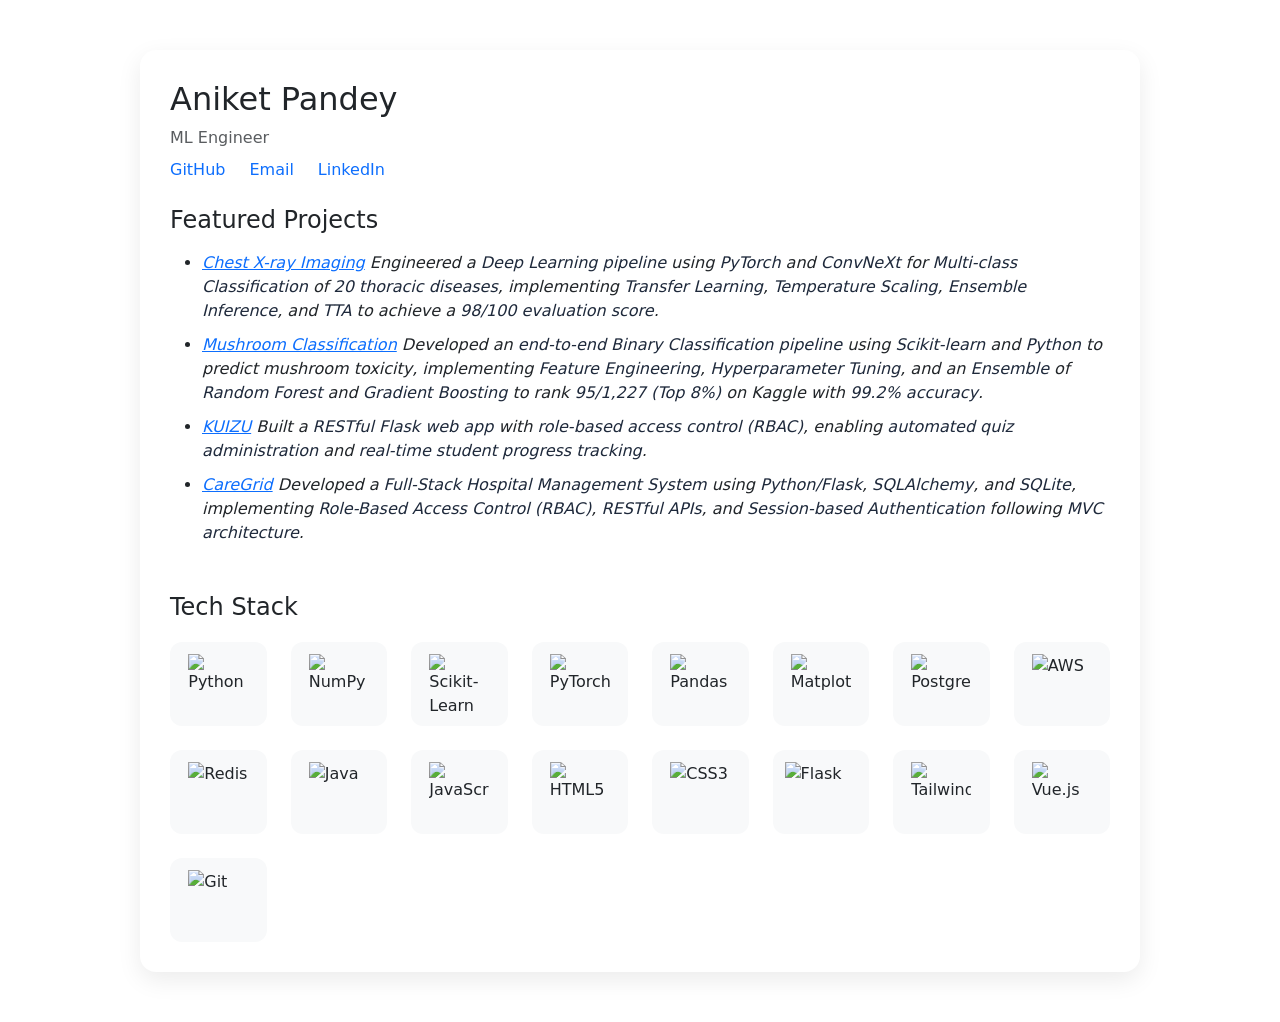
==== index.html @ 4db6c87d "Created new Portfolio Website" ====
<!DOCTYPE html>
<html lang="en">
<head>
    <meta charset="UTF-8">
    <meta name="viewport" content="width=device-width, initial-scale=1.0">
    <title>Aniket Pandey | Portfolio</title>
    <link rel="stylesheet" href="style.css">
    <link href="https://cdn.jsdelivr.net/npm/bootstrap@5.3.8/dist/css/bootstrap.min.css" rel="stylesheet">
</head>
<body>

    <div class="container">
        <div class="portfolio-container">

            <!-- Header -->
            <header class="mb-4">
                <h2>Aniket Pandey</h2>
                <p class="text-muted mb-2">ML Engineer</p>

                <div class="social-links d-flex gap-4 flex-wrap">
                    <a href="https://github.com/SiliconTable-AniketPandey" target="_blank">GitHub</a>
                    <a href="mailto:aniketpandry@gmail.com">Email</a>
                    <a href="https://www.linkedin.com/in/aniket-pandey-73b567299/" target="_blank">LinkedIn</a>
                </div>
            </header>

            <!-- Featured Projects -->
            <section class="mb-5">
                <h4>Featured Projects</h4>
                <ul class="project-list fst-italic mt-3">
                    <li>
                        <a href="https://github.com/SiliconTable-AniketPandey/Chest-X-ray-imaging-Multiclass-Classification-NPPE1" target="_blank">Chest X-ray Imaging</a>
                        <span>
                            Engineered a <span class="highlight">Deep Learning pipeline</span> using <span class="highlight">PyTorch</span> and <span class="highlight">ConvNeXt</span> for <span class="highlight">Multi-class Classification</span> of <span class="highlight">20 thoracic diseases</span>, implementing <span class="highlight">Transfer Learning</span>, <span class="highlight">Temperature Scaling</span>, <span class="highlight">Ensemble Inference</span>, and <span class="highlight">TTA</span> to achieve a <span class="highlight">98/100 evaluation score</span>.
                        </span>
                    </li>

                    <li>
                        <a href="https://github.com/SiliconTable-AniketPandey/Kaggle-Mushroom-Classification-KA2" target="_blank">Mushroom Classification</a>
                        <span>
                            Developed an <span class="highlight">end-to-end Binary Classification pipeline</span> using <span class="highlight">Scikit-learn</span> and <span class="highlight">Python</span> to predict mushroom toxicity, implementing <span class="highlight">Feature Engineering</span>, <span class="highlight">Hyperparameter Tuning</span>, and an <span class="highlight">Ensemble</span> of <span class="highlight">Random Forest</span> and <span class="highlight">Gradient Boosting</span> to rank <span class="highlight">95/1,227 (Top 8%)</span> on Kaggle with <span class="highlight">99.2% accuracy</span>.
                        </span>
                    </li>

                    <li>
                        <a href="https://github.com/SiliconTable-AniketPandey/Quiz-Master-App-V1" target="_blank">KUIZU</a>
                        <span>
                            Built a <span class="highlight">RESTful Flask web app</span> with <span class="highlight">role-based access control (RBAC)</span>, enabling <span class="highlight">automated quiz administration</span> and <span class="highlight">real-time student progress tracking</span>.
                        </span>
                    </li>

                    <li>
                        <a href="https://github.com/SiliconTable-AniketPandey/CareGrid_23f2003176" target="_blank">CareGrid</a>
                        <span>
                            Developed a <span class="highlight">Full-Stack Hospital Management System</span> using <span class="highlight">Python/Flask</span>, <span class="highlight">SQLAlchemy</span>, and <span class="highlight">SQLite</span>, implementing <span class="highlight">Role-Based Access Control (RBAC)</span>, <span class="highlight">RESTful APIs</span>, and <span class="highlight">Session-based Authentication</span> following <span class="highlight">MVC architecture</span>.
                        </span>
                    </li>
                </ul>
            </section>

            <!-- Tech Stack -->
            <section>
                <h4>Tech Stack</h4>

                <div class="tech-grid">

                    <div class="tech-item"><img src="https://cdn.jsdelivr.net/gh/devicons/devicon/icons/python/python-original.svg" alt="Python"></div>
                    <div class="tech-item"><img src="https://cdn.jsdelivr.net/gh/devicons/devicon/icons/numpy/numpy-original.svg" alt="NumPy"></div>
                    <div class="tech-item"><img src="https://cdn.jsdelivr.net/gh/devicons/devicon/icons/scikitlearn/scikitlearn-original.svg" alt="Scikit-Learn"></div>
                    <div class="tech-item"><img src="https://cdn.jsdelivr.net/gh/devicons/devicon/icons/pytorch/pytorch-original.svg" alt="PyTorch"></div>
                    <div class="tech-item"><img src="https://cdn.jsdelivr.net/gh/devicons/devicon/icons/pandas/pandas-original.svg" alt="Pandas"></div>
                    <div class="tech-item"><img src="https://cdn.jsdelivr.net/gh/devicons/devicon/icons/matplotlib/matplotlib-original.svg" alt="Matplotlib"></div>

                    <div class="tech-item"><img src="https://cdn.jsdelivr.net/gh/devicons/devicon/icons/postgresql/postgresql-original.svg" alt="PostgreSQL"></div>
                    <div class="tech-item"><img src="https://cdn.jsdelivr.net/gh/devicons/devicon/icons/amazonwebservices/amazonwebservices-original-wordmark.svg" alt="AWS"></div>
                    <div class="tech-item"><img src="https://cdn.jsdelivr.net/gh/devicons/devicon/icons/redis/redis-original.svg" alt="Redis"></div>

                    <div class="tech-item"><img src="https://cdn.jsdelivr.net/gh/devicons/devicon/icons/java/java-original.svg" alt="Java"></div>
                    <div class="tech-item"><img src="https://cdn.jsdelivr.net/gh/devicons/devicon/icons/javascript/javascript-original.svg" alt="JavaScript"></div>


                    <div class="tech-item"><img src="https://cdn.jsdelivr.net/gh/devicons/devicon/icons/html5/html5-original.svg" alt="HTML5"></div>
                    <div class="tech-item"><img src="https://cdn.jsdelivr.net/gh/devicons/devicon/icons/css3/css3-original.svg" alt="CSS3"></div>
                    <img class = "tech-item" src="https://cdn.jsdelivr.net/gh/devicons/devicon@latest/icons/flask/flask-original.svg" alt="Flask">

                    <div class="tech-item"><img src="https://cdn.jsdelivr.net/gh/devicons/devicon/icons/tailwindcss/tailwindcss-original.svg" alt="TailwindCSS"></div>
                    <div class="tech-item"><img src="https://cdn.jsdelivr.net/gh/devicons/devicon/icons/vuejs/vuejs-original.svg" alt="Vue.js"></div>

                    <div class="tech-item"><img src="https://cdn.jsdelivr.net/gh/devicons/devicon/icons/git/git-original.svg" alt="Git"></div>

                </div>
            </section>

        </div>
    </div>

</body>
</html>
---- style.css ----
body {
            background-color: #f8f9fa;
            font-family: Arial, sans-serif;
        }

        .portfolio-container {
            max-width: 1000px;
            margin: 50px auto;
            padding: 30px;
            background: white;
            border-radius: 16px;
            box-shadow: 0 8px 25px rgba(0,0,0,0.08);
        }

        .social-links a {
            text-decoration: none;
            font-weight: 500;
        }

        .project-list li {
            margin-bottom: 10px;
        }

        .highlight {
            font-weight: 500;
            color: #1e293b;
        }

        .tech-grid {
            display: grid;
            grid-template-columns: repeat(auto-fit, minmax(90px, 1fr));
            gap: 24px;
            margin-top: 20px;
        }

        .tech-item {
            display: flex;
            justify-content: center;
            align-items: center;
            padding: 12px;
            border-radius: 12px;
            transition: 0.25s ease;
            background: #f8f9fa;
        }

        .tech-item:hover {
            transform: translateY(-5px);
            box-shadow: 0 8px 20px rgba(0,0,0,0.08);
            background: #ffffff;
        }

        .tech-item img {
            width: 60px;
            height: 60px;
            object-fit: contain;
        }

        h2, h4 {
            font-weight: 700;
        }


        @media (max-width: 768px) {
    .portfolio-container {
        margin: 20px auto;
        padding: 20px;
        border-radius: 12px;
    }

    h2 {
        font-size: 1.8rem;
    }

    h4 {
        font-size: 1.2rem;
    }

    .social-links {
        gap: 12px !important;
    }

    .tech-grid {
        grid-template-columns: repeat(auto-fit, minmax(70px, 1fr));
        gap: 16px;
    }

    .tech-item img,
    .tech-item {
        width: 50px;
        height: 50px;
    }
}
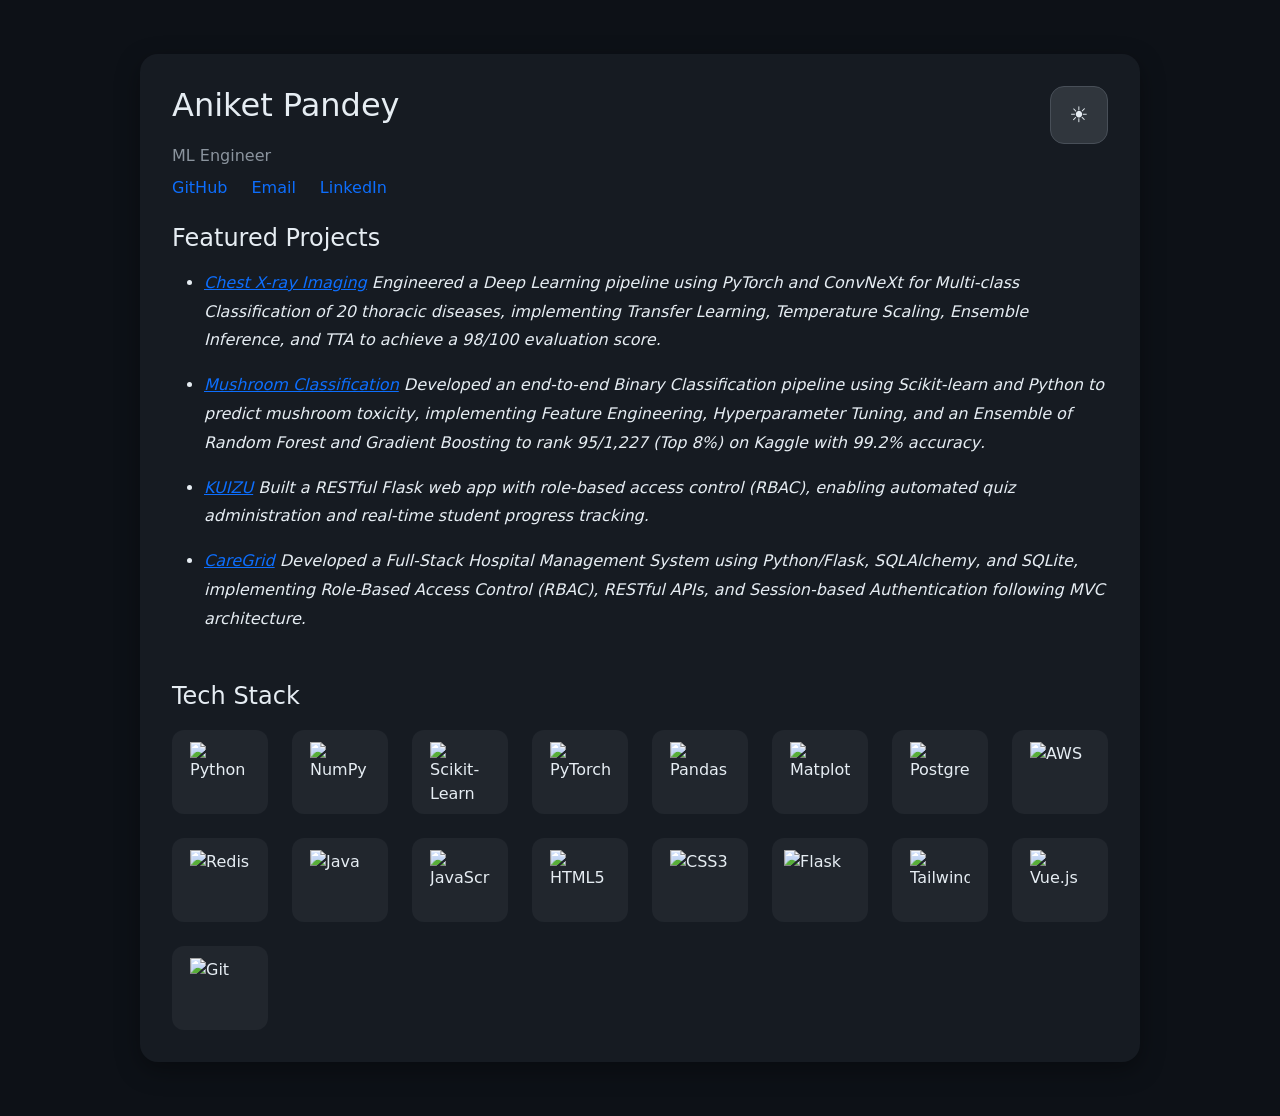
==== commit 19c48bef: "Added dark mode by default and a toggle button to switch to light mode and back to dark mode with an" ====
--- a/index.html
+++ b/index.html
@@ -1,98 +1,103 @@
 <!DOCTYPE html>
 <html lang="en">
-<head>
-    <meta charset="UTF-8">
-    <meta name="viewport" content="width=device-width, initial-scale=1.0">
-    <title>Aniket Pandey | Portfolio</title>
-    <link rel="stylesheet" href="style.css">
-    <link href="https://cdn.jsdelivr.net/npm/bootstrap@5.3.8/dist/css/bootstrap.min.css" rel="stylesheet">
-</head>
-<body>
+    <head>
+        <meta charset="UTF-8">
+        <meta name="viewport" content="width=device-width, initial-scale=1.0">
+        <title>Aniket Pandey | Portfolio</title>
+        <link rel="stylesheet" href="style.css">
+        <link href="https://cdn.jsdelivr.net/npm/bootstrap@5.3.8/dist/css/bootstrap.min.css" rel="stylesheet">
 
-    <div class="container">
-        <div class="portfolio-container">
+    </head>
+    <body>
 
-            <!-- Header -->
-            <header class="mb-4">
-                <h2>Aniket Pandey</h2>
-                <p class="text-muted mb-2">ML Engineer</p>
+        <div class="container">
+            <div class="portfolio-container">
 
-                <div class="social-links d-flex gap-4 flex-wrap">
-                    <a href="https://github.com/SiliconTable-AniketPandey" target="_blank">GitHub</a>
-                    <a href="mailto:aniketpandry@gmail.com">Email</a>
-                    <a href="https://www.linkedin.com/in/aniket-pandey-73b567299/" target="_blank">LinkedIn</a>
-                </div>
-            </header>
-
-            <!-- Featured Projects -->
-            <section class="mb-5">
-                <h4>Featured Projects</h4>
-                <ul class="project-list fst-italic mt-3">
-                    <li>
-                        <a href="https://github.com/SiliconTable-AniketPandey/Chest-X-ray-imaging-Multiclass-Classification-NPPE1" target="_blank">Chest X-ray Imaging</a>
-                        <span>
-                            Engineered a <span class="highlight">Deep Learning pipeline</span> using <span class="highlight">PyTorch</span> and <span class="highlight">ConvNeXt</span> for <span class="highlight">Multi-class Classification</span> of <span class="highlight">20 thoracic diseases</span>, implementing <span class="highlight">Transfer Learning</span>, <span class="highlight">Temperature Scaling</span>, <span class="highlight">Ensemble Inference</span>, and <span class="highlight">TTA</span> to achieve a <span class="highlight">98/100 evaluation score</span>.
-                        </span>
-                    </li>
-
-                    <li>
-                        <a href="https://github.com/SiliconTable-AniketPandey/Kaggle-Mushroom-Classification-KA2" target="_blank">Mushroom Classification</a>
-                        <span>
-                            Developed an <span class="highlight">end-to-end Binary Classification pipeline</span> using <span class="highlight">Scikit-learn</span> and <span class="highlight">Python</span> to predict mushroom toxicity, implementing <span class="highlight">Feature Engineering</span>, <span class="highlight">Hyperparameter Tuning</span>, and an <span class="highlight">Ensemble</span> of <span class="highlight">Random Forest</span> and <span class="highlight">Gradient Boosting</span> to rank <span class="highlight">95/1,227 (Top 8%)</span> on Kaggle with <span class="highlight">99.2% accuracy</span>.
-                        </span>
-                    </li>
-
-                    <li>
-                        <a href="https://github.com/SiliconTable-AniketPandey/Quiz-Master-App-V1" target="_blank">KUIZU</a>
-                        <span>
-                            Built a <span class="highlight">RESTful Flask web app</span> with <span class="highlight">role-based access control (RBAC)</span>, enabling <span class="highlight">automated quiz administration</span> and <span class="highlight">real-time student progress tracking</span>.
-                        </span>
-                    </li>
-
-                    <li>
-                        <a href="https://github.com/SiliconTable-AniketPandey/CareGrid_23f2003176" target="_blank">CareGrid</a>
-                        <span>
-                            Developed a <span class="highlight">Full-Stack Hospital Management System</span> using <span class="highlight">Python/Flask</span>, <span class="highlight">SQLAlchemy</span>, and <span class="highlight">SQLite</span>, implementing <span class="highlight">Role-Based Access Control (RBAC)</span>, <span class="highlight">RESTful APIs</span>, and <span class="highlight">Session-based Authentication</span> following <span class="highlight">MVC architecture</span>.
-                        </span>
-                    </li>
-                </ul>
-            </section>
-
-            <!-- Tech Stack -->
-            <section>
-                <h4>Tech Stack</h4>
-
-                <div class="tech-grid">
-
-                    <div class="tech-item"><img src="https://cdn.jsdelivr.net/gh/devicons/devicon/icons/python/python-original.svg" alt="Python"></div>
-                    <div class="tech-item"><img src="https://cdn.jsdelivr.net/gh/devicons/devicon/icons/numpy/numpy-original.svg" alt="NumPy"></div>
-                    <div class="tech-item"><img src="https://cdn.jsdelivr.net/gh/devicons/devicon/icons/scikitlearn/scikitlearn-original.svg" alt="Scikit-Learn"></div>
-                    <div class="tech-item"><img src="https://cdn.jsdelivr.net/gh/devicons/devicon/icons/pytorch/pytorch-original.svg" alt="PyTorch"></div>
-                    <div class="tech-item"><img src="https://cdn.jsdelivr.net/gh/devicons/devicon/icons/pandas/pandas-original.svg" alt="Pandas"></div>
-                    <div class="tech-item"><img src="https://cdn.jsdelivr.net/gh/devicons/devicon/icons/matplotlib/matplotlib-original.svg" alt="Matplotlib"></div>
-
-                    <div class="tech-item"><img src="https://cdn.jsdelivr.net/gh/devicons/devicon/icons/postgresql/postgresql-original.svg" alt="PostgreSQL"></div>
-                    <div class="tech-item"><img src="https://cdn.jsdelivr.net/gh/devicons/devicon/icons/amazonwebservices/amazonwebservices-original-wordmark.svg" alt="AWS"></div>
-                    <div class="tech-item"><img src="https://cdn.jsdelivr.net/gh/devicons/devicon/icons/redis/redis-original.svg" alt="Redis"></div>
-
-                    <div class="tech-item"><img src="https://cdn.jsdelivr.net/gh/devicons/devicon/icons/java/java-original.svg" alt="Java"></div>
-                    <div class="tech-item"><img src="https://cdn.jsdelivr.net/gh/devicons/devicon/icons/javascript/javascript-original.svg" alt="JavaScript"></div>
+                <!-- Header -->
+                <header class="mb-4">
+                        <div class="d-flex justify-content-between">
+                            <h2>Aniket Pandey</h2>
+                            <button id="theme-toggle" class="theme-toggle-btn">🌙</button>
+                        </div>
+                    <p class="text-muted mb-2">ML Engineer</p>
 
 
-                    <div class="tech-item"><img src="https://cdn.jsdelivr.net/gh/devicons/devicon/icons/html5/html5-original.svg" alt="HTML5"></div>
-                    <div class="tech-item"><img src="https://cdn.jsdelivr.net/gh/devicons/devicon/icons/css3/css3-original.svg" alt="CSS3"></div>
-                    <img class = "tech-item" src="https://cdn.jsdelivr.net/gh/devicons/devicon@latest/icons/flask/flask-original.svg" alt="Flask">
+                    <div class="social-links d-flex gap-4 flex-wrap">
+                        <a href="https://github.com/SiliconTable-AniketPandey?tab=repositories" target="_blank">GitHub</a>
+                        <a href="mailto:aniketpandry@gmail.com">Email</a>
+                        <a href="https://www.linkedin.com/in/aniket-pandey-73b567299/" target="_blank">LinkedIn</a>
+                    </div>
+                </header>
 
-                    <div class="tech-item"><img src="https://cdn.jsdelivr.net/gh/devicons/devicon/icons/tailwindcss/tailwindcss-original.svg" alt="TailwindCSS"></div>
-                    <div class="tech-item"><img src="https://cdn.jsdelivr.net/gh/devicons/devicon/icons/vuejs/vuejs-original.svg" alt="Vue.js"></div>
+                <!-- Featured Projects -->
+                <section class="mb-5">
+                    <h4>Featured Projects</h4>
+                    <ul class="project-list fst-italic mt-3">
+                        <li>
+                            <a href="https://github.com/SiliconTable-AniketPandey/Chest-X-ray-imaging-Multiclass-Classification-NPPE1" target="_blank">Chest X-ray Imaging</a>
+                            <span>
+                                Engineered a <span class="highlight">Deep Learning pipeline</span> using <span class="highlight">PyTorch</span> and <span class="highlight">ConvNeXt</span> for <span class="highlight">Multi-class Classification</span> of <span class="highlight">20 thoracic diseases</span>, implementing <span class="highlight">Transfer Learning</span>, <span class="highlight">Temperature Scaling</span>, <span class="highlight">Ensemble Inference</span>, and <span class="highlight">TTA</span> to achieve a <span class="highlight">98/100 evaluation score</span>.
+                            </span>
+                        </li>
 
-                    <div class="tech-item"><img src="https://cdn.jsdelivr.net/gh/devicons/devicon/icons/git/git-original.svg" alt="Git"></div>
+                        <li>
+                            <a href="https://github.com/SiliconTable-AniketPandey/Kaggle-Mushroom-Classification-KA2" target="_blank">Mushroom Classification</a>
+                            <span>
+                                Developed an <span class="highlight">end-to-end Binary Classification pipeline</span> using <span class="highlight">Scikit-learn</span> and <span class="highlight">Python</span> to predict mushroom toxicity, implementing <span class="highlight">Feature Engineering</span>, <span class="highlight">Hyperparameter Tuning</span>, and an <span class="highlight">Ensemble</span> of <span class="highlight">Random Forest</span> and <span class="highlight">Gradient Boosting</span> to rank <span class="highlight">95/1,227 (Top 8%)</span> on Kaggle with <span class="highlight">99.2% accuracy</span>.
+                            </span>
+                        </li>
 
-                </div>
-            </section>
+                        <li>
+                            <a href="https://github.com/SiliconTable-AniketPandey/Quiz-Master-App-V1" target="_blank">KUIZU</a>
+                            <span>
+                                Built a <span class="highlight">RESTful Flask web app</span> with <span class="highlight">role-based access control (RBAC)</span>, enabling <span class="highlight">automated quiz administration</span> and <span class="highlight">real-time student progress tracking</span>.
+                            </span>
+                        </li>
 
+                        <li>
+                            <a href="https://github.com/SiliconTable-AniketPandey/CareGrid_23f2003176" target="_blank">CareGrid</a>
+                            <span>
+                                Developed a <span class="highlight">Full-Stack Hospital Management System</span> using <span class="highlight">Python/Flask</span>, <span class="highlight">SQLAlchemy</span>, and <span class="highlight">SQLite</span>, implementing <span class="highlight">Role-Based Access Control (RBAC)</span>, <span class="highlight">RESTful APIs</span>, and <span class="highlight">Session-based Authentication</span> following <span class="highlight">MVC architecture</span>.
+                            </span>
+                        </li>
+                    </ul>
+                </section>
+
+                <!-- Tech Stack -->
+                <section>
+                    <h4>Tech Stack</h4>
+
+                    <div class="tech-grid">
+
+                        <div class="tech-item"><img src="https://cdn.jsdelivr.net/gh/devicons/devicon/icons/python/python-original.svg" alt="Python"></div>
+                        <div class="tech-item"><img src="https://cdn.jsdelivr.net/gh/devicons/devicon/icons/numpy/numpy-original.svg" alt="NumPy"></div>
+                        <div class="tech-item"><img src="https://cdn.jsdelivr.net/gh/devicons/devicon/icons/scikitlearn/scikitlearn-original.svg" alt="Scikit-Learn"></div>
+                        <div class="tech-item"><img src="https://cdn.jsdelivr.net/gh/devicons/devicon/icons/pytorch/pytorch-original.svg" alt="PyTorch"></div>
+                        <div class="tech-item"><img src="https://cdn.jsdelivr.net/gh/devicons/devicon/icons/pandas/pandas-original.svg" alt="Pandas"></div>
+                        <div class="tech-item"><img src="https://cdn.jsdelivr.net/gh/devicons/devicon/icons/matplotlib/matplotlib-original.svg" alt="Matplotlib"></div>
+
+                        <div class="tech-item"><img src="https://cdn.jsdelivr.net/gh/devicons/devicon/icons/postgresql/postgresql-original.svg" alt="PostgreSQL"></div>
+                        <div class="tech-item"><img src="https://cdn.jsdelivr.net/gh/devicons/devicon/icons/amazonwebservices/amazonwebservices-original-wordmark.svg" alt="AWS"></div>
+                        <div class="tech-item"><img src="https://cdn.jsdelivr.net/gh/devicons/devicon/icons/redis/redis-original.svg" alt="Redis"></div>
+
+                        <div class="tech-item"><img src="https://cdn.jsdelivr.net/gh/devicons/devicon/icons/java/java-original.svg" alt="Java"></div>
+                        <div class="tech-item"><img src="https://cdn.jsdelivr.net/gh/devicons/devicon/icons/javascript/javascript-original.svg" alt="JavaScript"></div>
+
+
+                        <div class="tech-item"><img src="https://cdn.jsdelivr.net/gh/devicons/devicon/icons/html5/html5-original.svg" alt="HTML5"></div>
+                        <div class="tech-item"><img src="https://cdn.jsdelivr.net/gh/devicons/devicon/icons/css3/css3-original.svg" alt="CSS3"></div>
+                        <img class = "tech-item" src="https://cdn.jsdelivr.net/gh/devicons/devicon@latest/icons/flask/flask-original.svg" alt="Flask">
+
+                        <div class="tech-item"><img src="https://cdn.jsdelivr.net/gh/devicons/devicon/icons/tailwindcss/tailwindcss-original.svg" alt="TailwindCSS"></div>
+                        <div class="tech-item"><img src="https://cdn.jsdelivr.net/gh/devicons/devicon/icons/vuejs/vuejs-original.svg" alt="Vue.js"></div>
+
+                        <div class="tech-item"><img src="https://cdn.jsdelivr.net/gh/devicons/devicon/icons/git/git-original.svg" alt="Git"></div>
+
+                    </div>
+                </section>
+
+            </div>
         </div>
-    </div>
-
-</body>
+        <script src="script.js"></script>
+    </body>
 </html>
--- a/style.css
+++ b/style.css
@@ -1,70 +1,174 @@
+:root {
+    --bg-color: #f3f4f6;
+    --card-bg: #ffffff;
+    --secondary-bg: #f8f9fa;
+    --text-color: #1e293b;
+    --muted-text: #64748b;
+    --border-color: #e2e8f0;
+    --link-color: #2563eb;
+    --shadow-color: rgba(0, 0, 0, 0.08);
+}
+
+body.dark-mode {
+    --bg-color: #0d1117;
+    --card-bg: #161b22;
+    --secondary-bg: #21262d;
+    --text-color: #e6edf3;
+    --muted-text: #8b949e;
+    --border-color: #30363d;
+    --link-color: #58a6ff;
+    --shadow-color: rgba(0, 0, 0, 0.35);
+}
+
+/* ===== GLOBAL RESET ===== */
+html,
 body {
-            background-color: #f8f9fa;
-            font-family: Arial, sans-serif;
-        }
+    margin: 0;
+    padding: 0;
+    min-height: 100%;
+    width: 100%;
+    background: var(--bg-color) !important;
+}
 
-        .portfolio-container {
-            max-width: 1000px;
-            margin: 50px auto;
-            padding: 30px;
-            background: white;
-            border-radius: 16px;
-            box-shadow: 0 8px 25px rgba(0,0,0,0.08);
-        }
+/* ===== BODY ===== */
+body {
+    font-family: Arial, sans-serif;
+    color: var(--text-color);
+    transition: background-color 0.25s ease, color 0.25s ease;
+    padding: 24px 0;
+}
 
-        .social-links a {
-            text-decoration: none;
-            font-weight: 500;
-        }
+/* ===== BOOTSTRAP OVERRIDES ===== */
+.container {
+    background: transparent !important;
+}
 
-        .project-list li {
-            margin-bottom: 10px;
-        }
+.text-muted,
+p.text-muted,
+header p.text-muted {
+    color: var(--muted-text) !important;
+}
 
-        .highlight {
-            font-weight: 500;
-            color: #1e293b;
-        }
+p,
+span,
+li,
+ul,
+section,
+header,
+h2,
+h4 {
+    color: var(--text-color);
+}
 
-        .tech-grid {
-            display: grid;
-            grid-template-columns: repeat(auto-fit, minmax(90px, 1fr));
-            gap: 24px;
-            margin-top: 20px;
-        }
+/* ===== MAIN CARD ===== */
+.portfolio-container {
+    max-width: 1000px;
+    margin: 30px auto;
+    padding: 32px;
+    background: var(--card-bg);
+    border-radius: 18px;
+    box-shadow: 0 8px 25px var(--shadow-color);
+    transition: all 0.25s ease;
+}
 
-        .tech-item {
-            display: flex;
-            justify-content: center;
-            align-items: center;
-            padding: 12px;
-            border-radius: 12px;
-            transition: 0.25s ease;
-            background: #f8f9fa;
-        }
+/* ===== LINKS ===== */
+a {
+    color: var(--link-color);
+}
 
-        .tech-item:hover {
-            transform: translateY(-5px);
-            box-shadow: 0 8px 20px rgba(0,0,0,0.08);
-            background: #ffffff;
-        }
+.social-links a {
+    text-decoration: none;
+    font-weight: 500;
+}
 
-        .tech-item img {
-            width: 60px;
-            height: 60px;
-            object-fit: contain;
-        }
+.social-links a:hover {
+    opacity: 0.85;
+}
 
-        h2, h4 {
-            font-weight: 700;
-        }
+/* ===== PROJECTS ===== */
+.project-list li {
+    margin-bottom: 16px;
+    line-height: 1.8;
+}
 
+/* ===== HIGHLIGHTS ===== */
+.highlight {
+    font-weight: 500;
+    color: var(--text-color);
+}
 
-        @media (max-width: 768px) {
+/* ===== TECH GRID ===== */
+.tech-grid {
+    display: grid;
+    grid-template-columns: repeat(auto-fit, minmax(90px, 1fr));
+    gap: 24px;
+    margin-top: 20px;
+}
+
+.tech-item {
+    display: flex;
+    justify-content: center;
+    align-items: center;
+    padding: 12px;
+    border-radius: 12px;
+    transition: 0.25s ease;
+    background: var(--secondary-bg);
+}
+
+.tech-item:hover {
+    transform: translateY(-5px);
+    box-shadow: 0 8px 20px var(--shadow-color);
+    background: var(--card-bg);
+}
+
+.tech-item img {
+    width: 60px;
+    height: 60px;
+    object-fit: contain;
+}
+
+/* ===== HEADINGS ===== */
+h2,
+h4 {
+    font-weight: 700;
+}
+
+/* ===== TOGGLE BUTTON ===== */
+.theme-toggle-btn {
+    border: 1px solid var(--border-color);
+    background: var(--secondary-bg);
+    color: var(--text-color);
+    width: 58px;
+    height: 58px;
+    border-radius: 14px;
+    font-size: 1.35rem;
+    cursor: pointer;
+    display: flex;
+    align-items: center;
+    justify-content: center;
+    transition: all 0.25s ease;
+}
+
+.theme-toggle-btn:hover {
+    transform: translateY(-2px);
+    box-shadow: 0 6px 18px var(--shadow-color);
+}
+
+body.dark-mode .theme-toggle-btn {
+    background: #30363d;
+    border-color: #484f58;
+}
+
+/* ===== MOBILE ===== */
+@media (max-width: 768px) {
+    body {
+        padding: 12px 0;
+    }
+
     .portfolio-container {
-        margin: 20px auto;
+        margin: 14px auto;
         padding: 20px;
-        border-radius: 12px;
+        border-radius: 14px;
     }
 
     h2 {
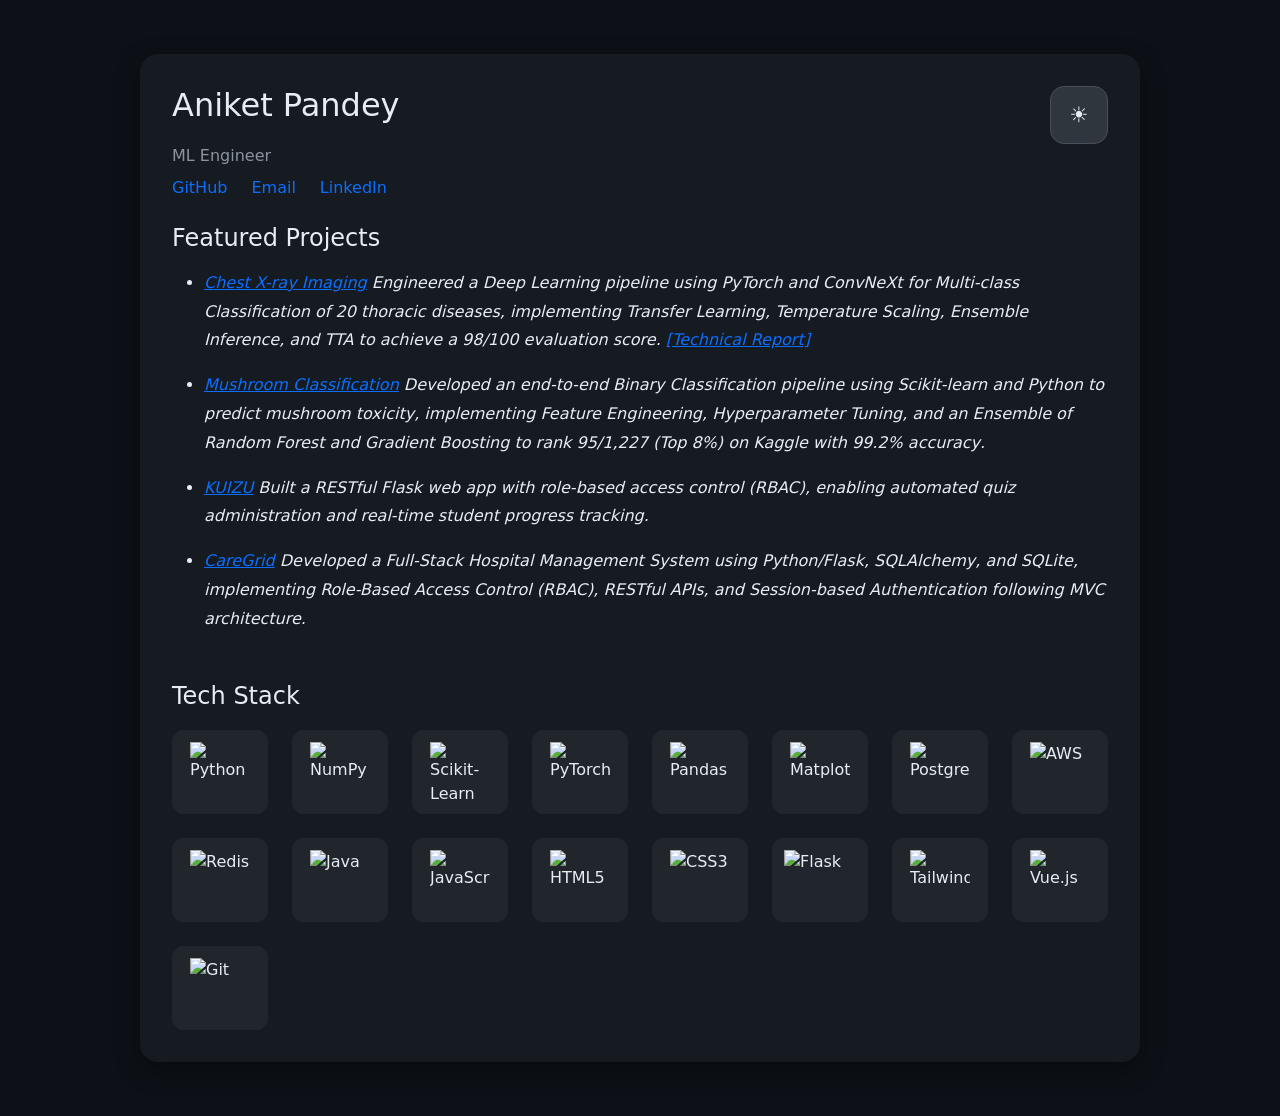
==== commit d080034f: "added the report for X-ray-image classification project" ====
--- a/index.html
+++ b/index.html
@@ -4,7 +4,7 @@
         <meta charset="UTF-8">
         <meta name="viewport" content="width=device-width, initial-scale=1.0">
         <title>Aniket Pandey | Portfolio</title>
-        <link rel="stylesheet" href="style.css">
+        <link rel="stylesheet" href="style.css?v=2">
         <link href="https://cdn.jsdelivr.net/npm/bootstrap@5.3.8/dist/css/bootstrap.min.css" rel="stylesheet">
 
     </head>
@@ -37,7 +37,7 @@
                             <a href="https://github.com/SiliconTable-AniketPandey/Chest-X-ray-imaging-Multiclass-Classification-NPPE1" target="_blank">Chest X-ray Imaging</a>
                             <span>
                                 Engineered a <span class="highlight">Deep Learning pipeline</span> using <span class="highlight">PyTorch</span> and <span class="highlight">ConvNeXt</span> for <span class="highlight">Multi-class Classification</span> of <span class="highlight">20 thoracic diseases</span>, implementing <span class="highlight">Transfer Learning</span>, <span class="highlight">Temperature Scaling</span>, <span class="highlight">Ensemble Inference</span>, and <span class="highlight">TTA</span> to achieve a <span class="highlight">98/100 evaluation score</span>.
-                            </span>
+                            </span> <span><a href="report.html">[Technical Report]</a></span>
                         </li>
 
                         <li>
@@ -98,6 +98,6 @@
 
             </div>
         </div>
-        <script src="script.js"></script>
+        <script src="script.js?v=2"></script>
     </body>
 </html>
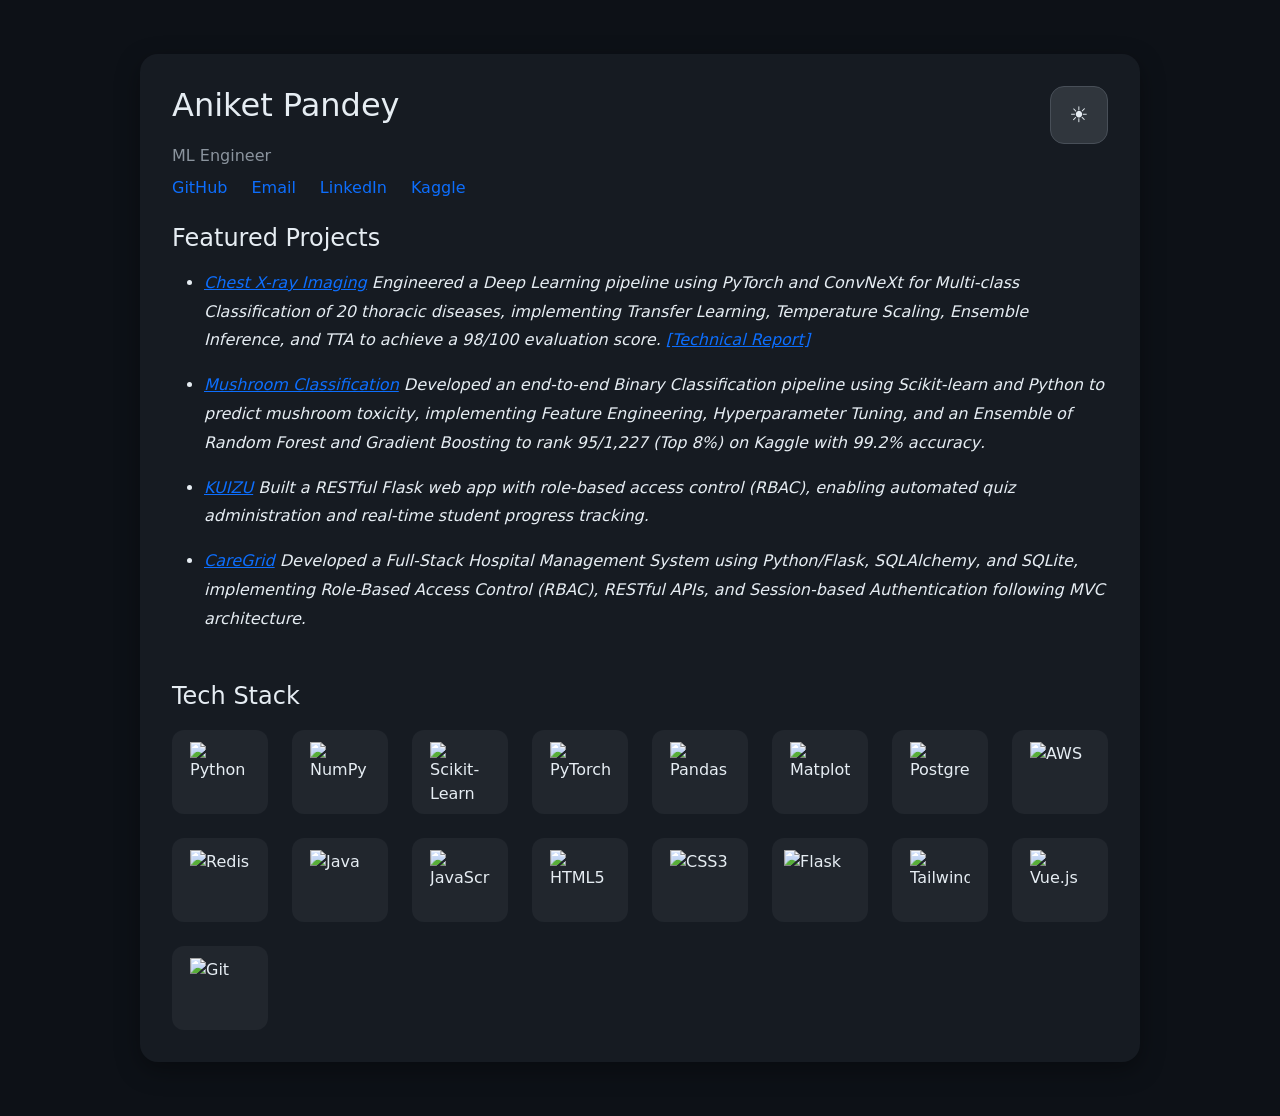
==== commit 855f9703: "Added Kaggle Profile Link" ====
--- a/index.html
+++ b/index.html
@@ -26,6 +26,7 @@
                         <a href="https://github.com/SiliconTable-AniketPandey?tab=repositories" target="_blank">GitHub</a>
                         <a href="mailto:aniketpandry@gmail.com">Email</a>
                         <a href="https://www.linkedin.com/in/aniket-pandey-73b567299/" target="_blank">LinkedIn</a>
+                        <a href="https://www.kaggle.com/brucewaynewhere">Kaggle</a>
                     </div>
                 </header>
 
--- a/style.css
+++ b/style.css
@@ -25,7 +25,7 @@
 body {
     margin: 0;
     padding: 0;
-    min-height: 100%;
+    min-height: 100vh;
     width: 100%;
     background: var(--bg-color) !important;
 }
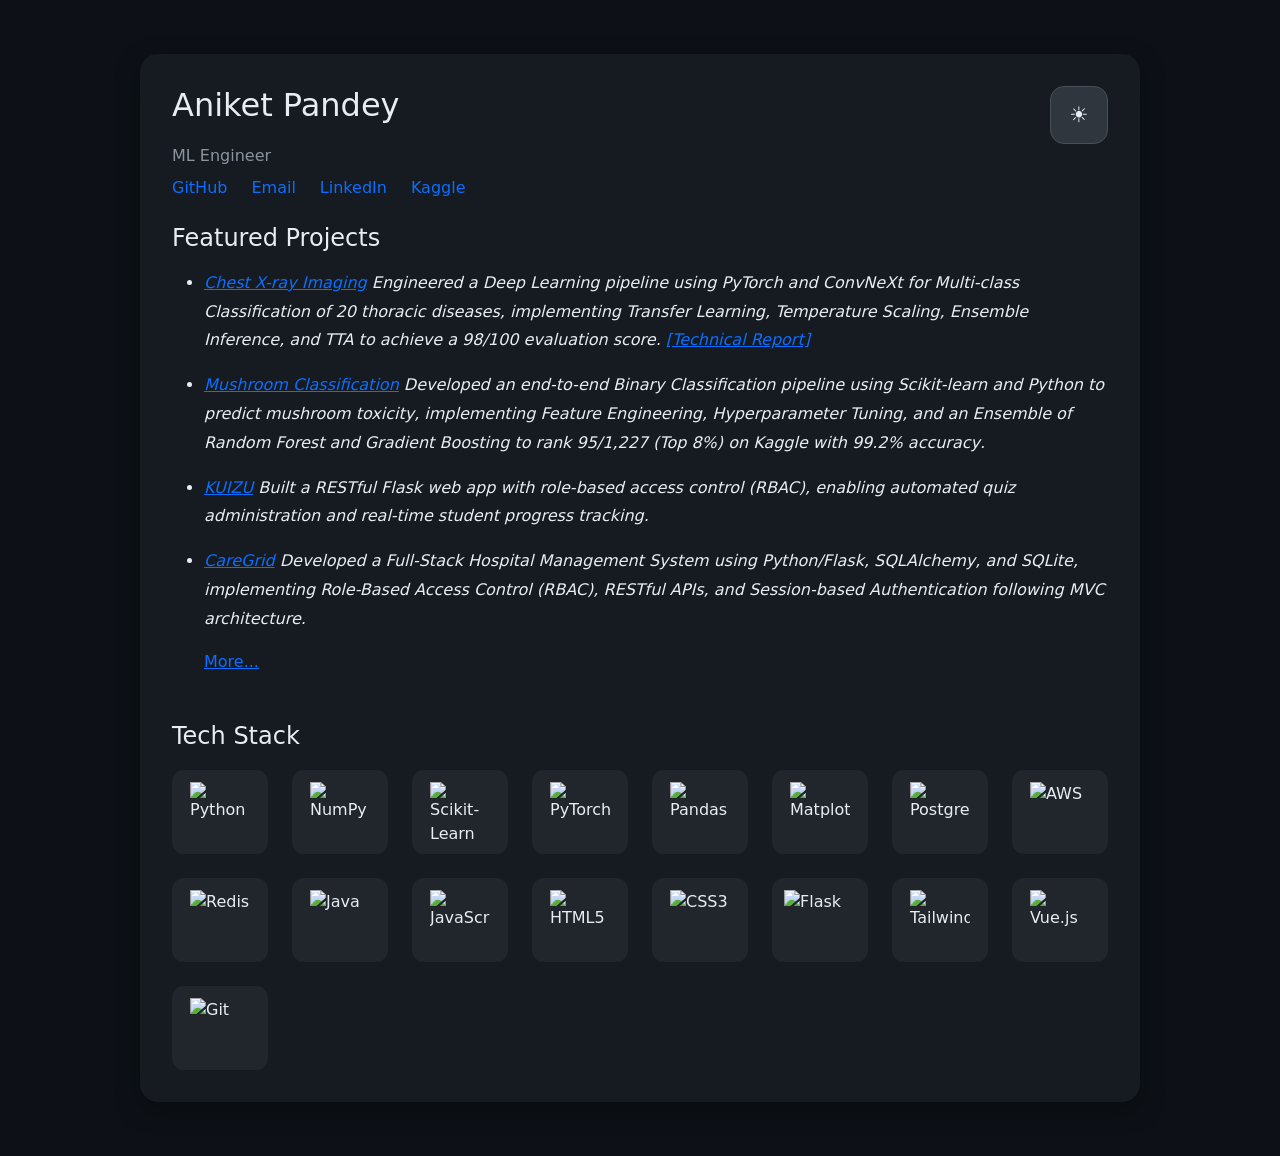
==== commit cab2b970: "added Github repo link" ====
--- a/index.html
+++ b/index.html
@@ -62,6 +62,7 @@
                             </span>
                         </li>
                     </ul>
+                    <ul><a href="https://github.com/SiliconTable-AniketPandey?tab=repositories">More...</a></ul>
                 </section>
 
                 <!-- Tech Stack -->
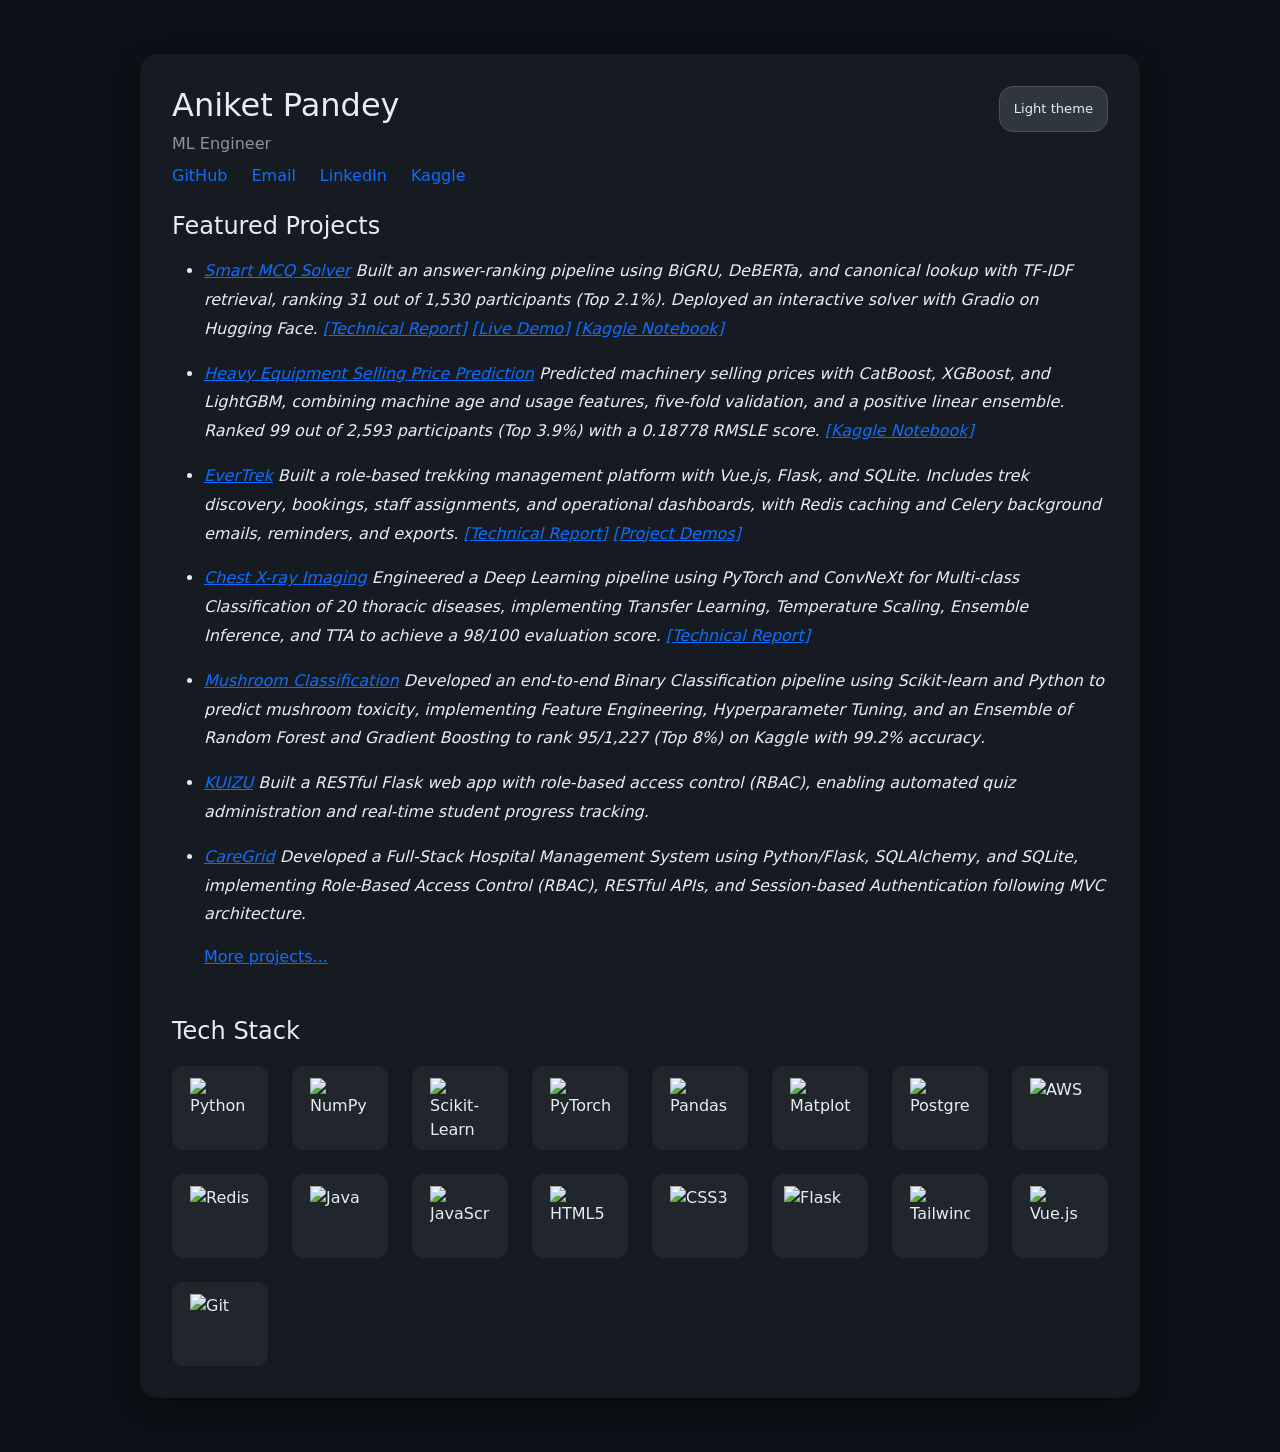
==== commit d738a714: "Added projects that I took in T2 2026" ====
--- a/index.html
+++ b/index.html
@@ -4,11 +4,12 @@
         <meta charset="UTF-8">
         <meta name="viewport" content="width=device-width, initial-scale=1.0">
         <title>Aniket Pandey | Portfolio</title>
-        <link rel="stylesheet" href="style.css?v=2">
+        <meta name="description" content="Aniket Pandey’s machine learning and full-stack projects, including Smart MCQ Solver, Heavy Equipment Price Prediction, and EverTrek.">
+        <link rel="stylesheet" href="style.css?v=3">
         <link href="https://cdn.jsdelivr.net/npm/bootstrap@5.3.8/dist/css/bootstrap.min.css" rel="stylesheet">
 
     </head>
-    <body>
+    <body class="dark-mode">
 
         <div class="container">
             <div class="portfolio-container">
@@ -17,7 +18,7 @@
                 <header class="mb-4">
                         <div class="d-flex justify-content-between">
                             <h2>Aniket Pandey</h2>
-                            <button id="theme-toggle" class="theme-toggle-btn">🌙</button>
+                            <button id="theme-toggle" class="theme-toggle-btn">Light theme</button>
                         </div>
                     <p class="text-muted mb-2">ML Engineer</p>
 
@@ -31,9 +32,24 @@
                 </header>
 
                 <!-- Featured Projects -->
-                <section class="mb-5">
+                <section class="mb-5" id="projects">
                     <h4>Featured Projects</h4>
                     <ul class="project-list fst-italic mt-3">
+                        <li>
+                            <a href="https://github.com/SiliconTable-AniketPandey/Smart-MCQ-Solver" target="_blank" rel="noopener noreferrer">Smart MCQ Solver</a>
+                            <span>Built an answer-ranking pipeline using <span class="highlight">BiGRU</span>, <span class="highlight">DeBERTa</span>, and <span class="highlight">canonical lookup with TF-IDF retrieval</span>, ranking <span class="highlight">31 out of 1,530 participants (Top 2.1%)</span>. Deployed an interactive solver with <span class="highlight">Gradio on Hugging Face</span>.</span>
+                            <span class="project-links"><a href="smart-mcq-solver.html">[Technical Report]</a> <a href="https://huggingface.co/spaces/BruceWayneWhere/Smart-MCQ-Solver-May-2026" target="_blank" rel="noopener noreferrer">[Live Demo]</a> <a href="https://www.kaggle.com/code/brucewaynewhere/dl-23f2003176-notebook-t22026" target="_blank" rel="noopener noreferrer">[Kaggle Notebook]</a></span>
+                        </li>
+                        <li>
+                            <a href="https://github.com/SiliconTable-AniketPandey/Heavy-Equipment-Selling-Price-Prediction-Challenge-Kaggle-2026" target="_blank" rel="noopener noreferrer">Heavy Equipment Selling Price Prediction</a>
+                            <span>Predicted machinery selling prices with <span class="highlight">CatBoost, XGBoost, and LightGBM</span>, combining <span class="highlight">machine age and usage features</span>, <span class="highlight">five-fold validation</span>, and a <span class="highlight">positive linear ensemble</span>. Ranked <span class="highlight">99 out of 2,593 participants (Top 3.9%)</span> with a <span class="highlight">0.18778 RMSLE</span> score.</span>
+                            <span class="project-links"><a href="https://www.kaggle.com/code/brucewaynewhere/23f2003176-notebook-2026t2" target="_blank" rel="noopener noreferrer">[Kaggle Notebook]</a></span>
+                        </li>
+                        <li>
+                            <a href="https://github.com/SiliconTable-AniketPandey/EverTrek/" target="_blank" rel="noopener noreferrer">EverTrek</a>
+                            <span>Built a <span class="highlight">role-based trekking management platform</span> with <span class="highlight">Vue.js, Flask, and SQLite</span>. Includes trek discovery, bookings, staff assignments, and operational dashboards, with <span class="highlight">Redis caching</span> and <span class="highlight">Celery background emails, reminders, and exports</span>.</span>
+                            <span class="project-links"><a href="evertrek.html">[Technical Report]</a> <a href="evertrek.html#walkthrough">[Project Demos]</a></span>
+                        </li>
                         <li>
                             <a href="https://github.com/SiliconTable-AniketPandey/Chest-X-ray-imaging-Multiclass-Classification-NPPE1" target="_blank">Chest X-ray Imaging</a>
                             <span>
@@ -62,7 +78,7 @@
                             </span>
                         </li>
                     </ul>
-                    <ul><a href="https://github.com/SiliconTable-AniketPandey?tab=repositories">More...</a></ul>
+                    <p class="more-projects"><a href="https://github.com/SiliconTable-AniketPandey?tab=repositories">More projects...</a></p>
                 </section>
 
                 <!-- Tech Stack -->
@@ -100,6 +116,6 @@
 
             </div>
         </div>
-        <script src="script.js?v=2"></script>
+        <script src="script.js?v=3"></script>
     </body>
 </html>
--- a/style.css
+++ b/style.css
@@ -138,10 +138,14 @@
     border: 1px solid var(--border-color);
     background: var(--secondary-bg);
     color: var(--text-color);
-    width: 58px;
-    height: 58px;
+    width: auto;
+    height: auto;
+    min-height: 42px;
+    padding: 9px 14px;
     border-radius: 14px;
-    font-size: 1.35rem;
+    font-size: .82rem;
+    white-space: nowrap;
+    flex-shrink: 0;
     cursor: pointer;
     display: flex;
     align-items: center;
@@ -159,6 +163,15 @@
     border-color: #484f58;
 }
 
+.project-links { display: inline; }
+.project-links a { white-space: nowrap; }
+.more-projects { margin-left: 32px; }
+:focus-visible { outline: 3px solid var(--link-color); outline-offset: 4px; }
+
+@media (prefers-reduced-motion: reduce) {
+    *, *::before, *::after { transition: none !important; animation: none !important; }
+}
+
 /* ===== MOBILE ===== */
 @media (max-width: 768px) {
     body {
